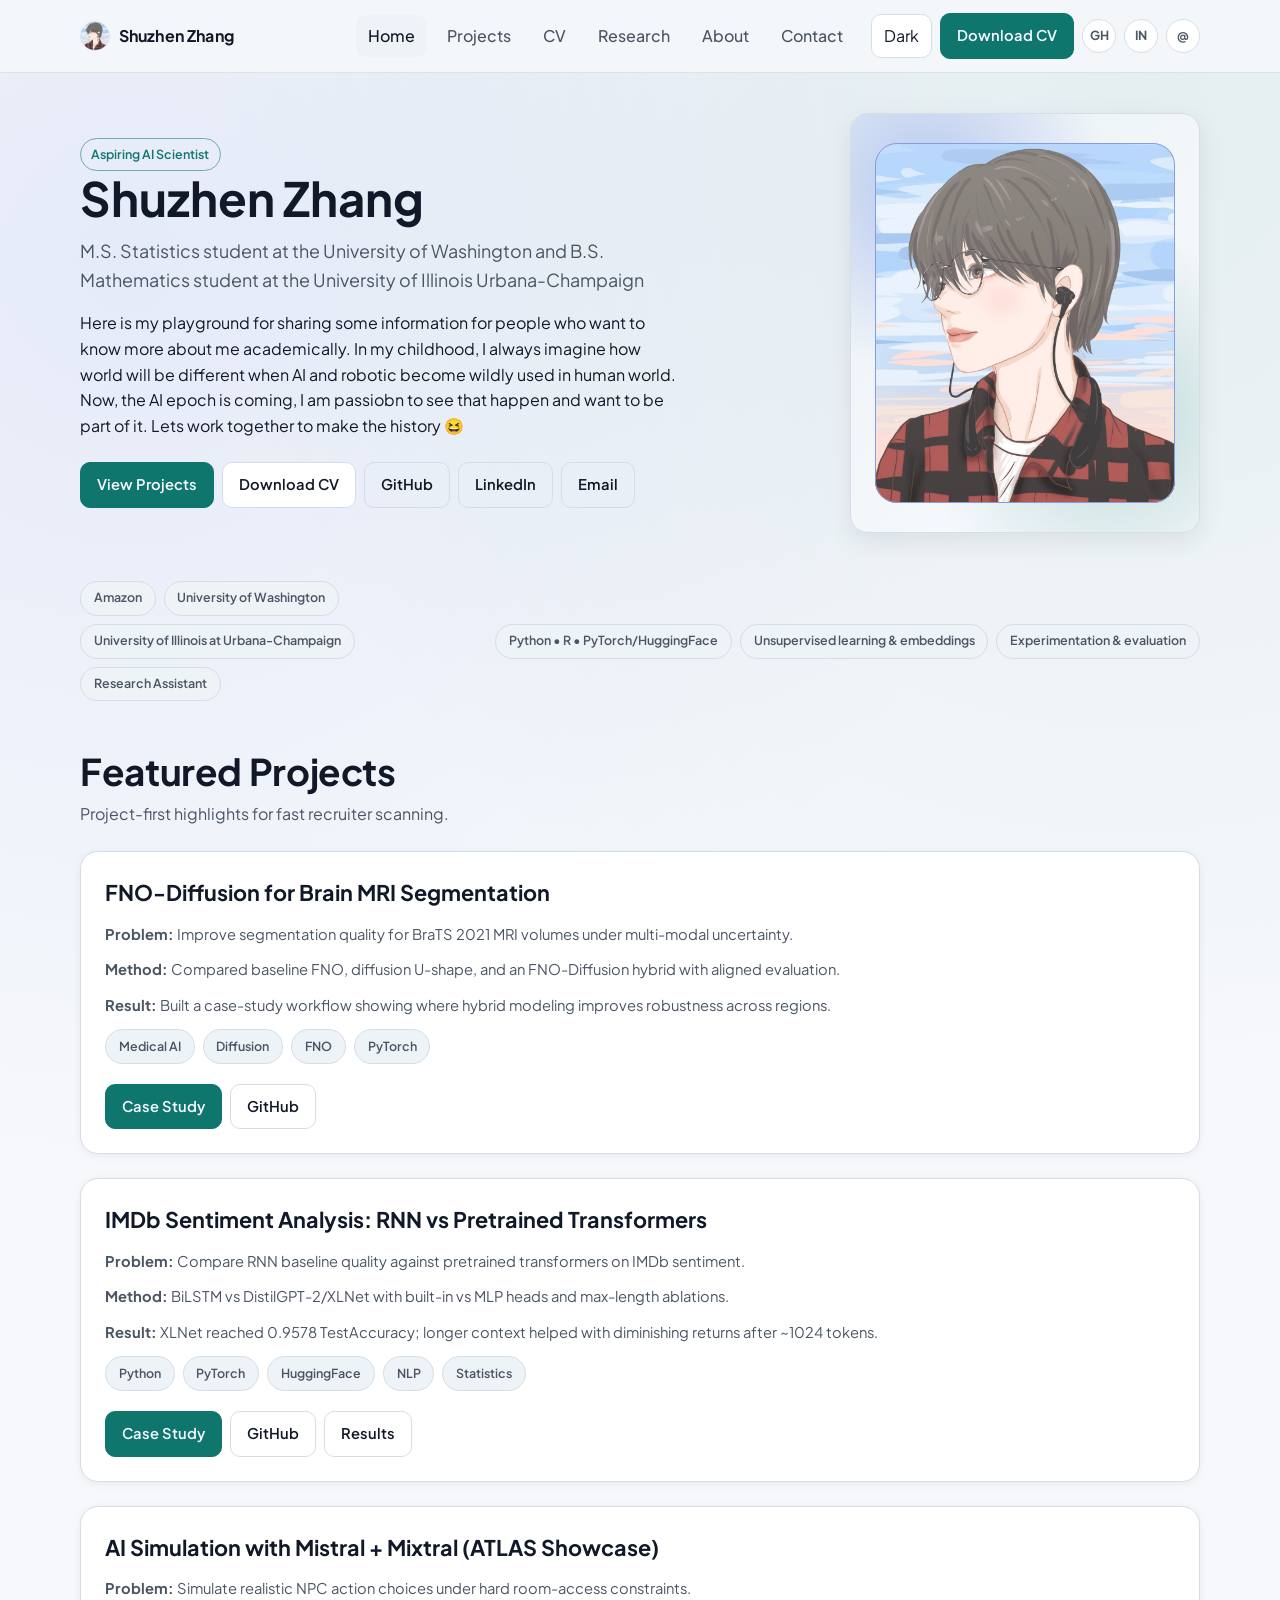
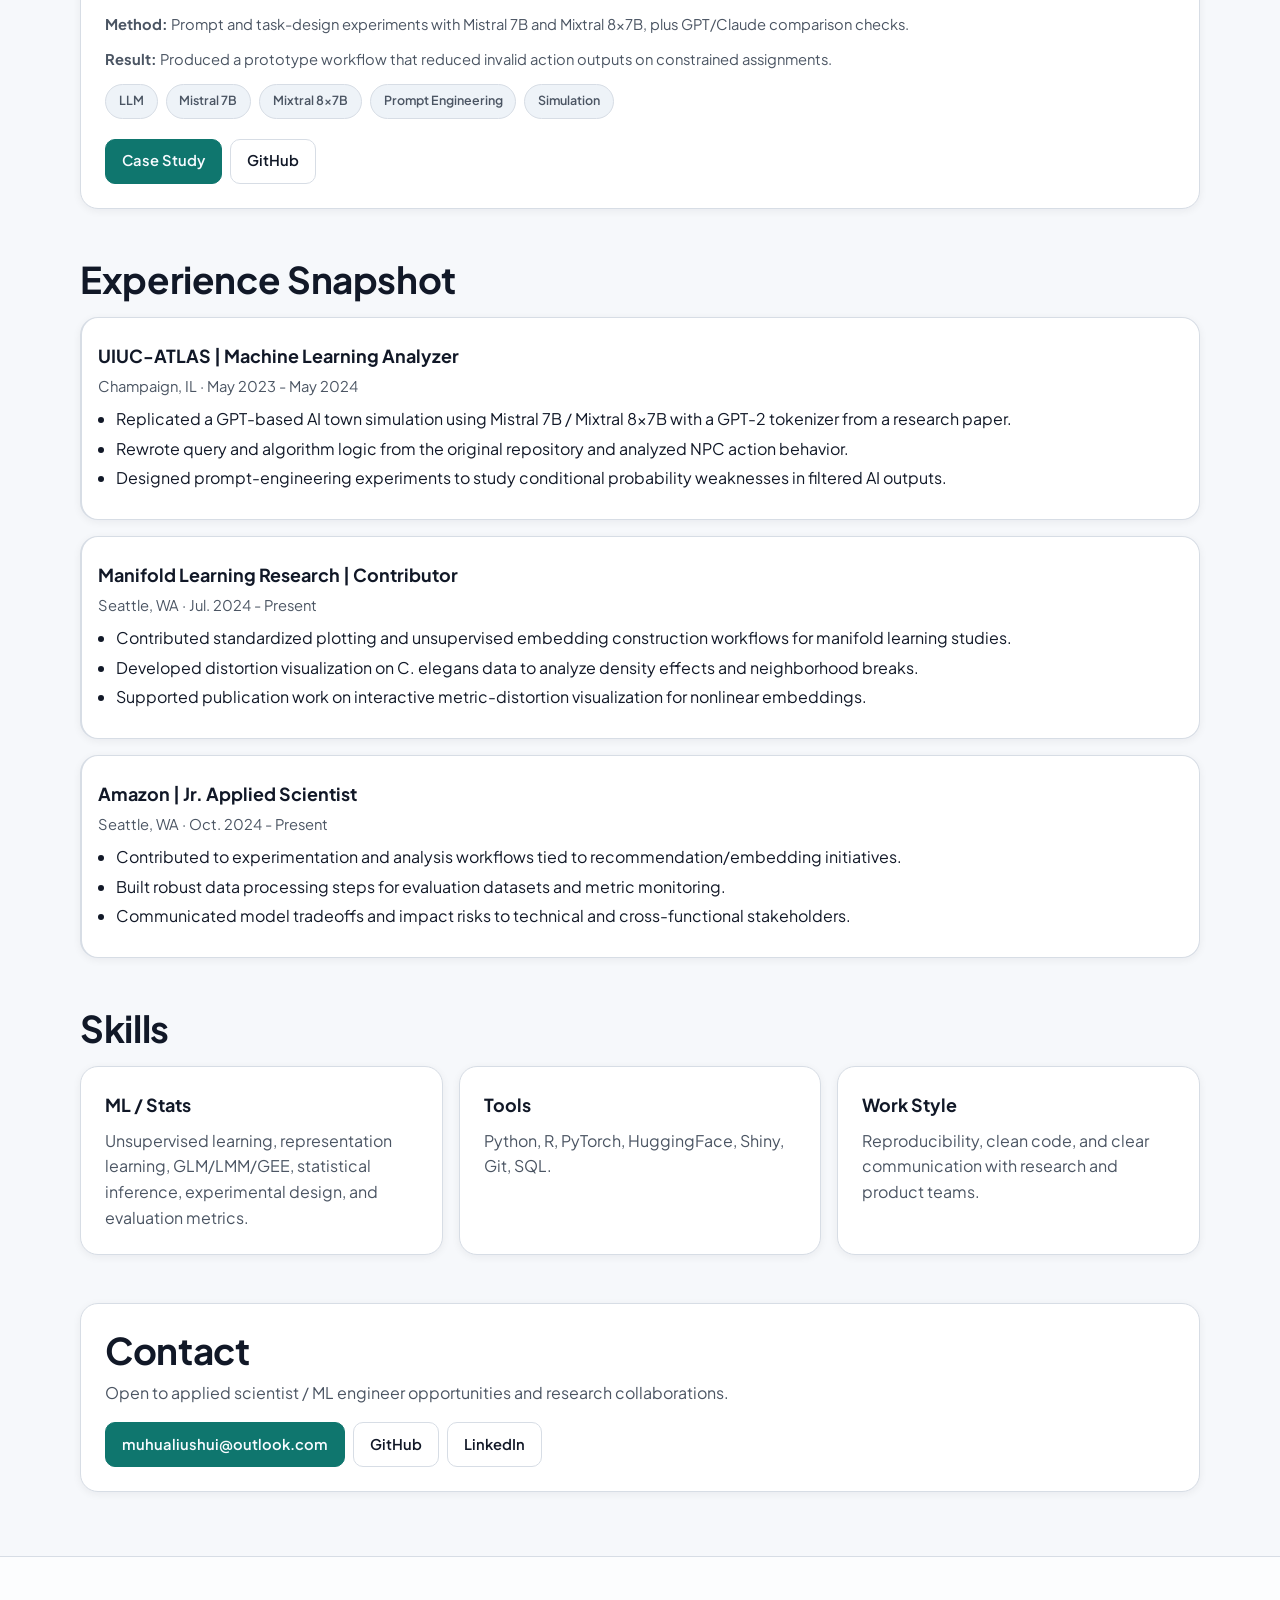
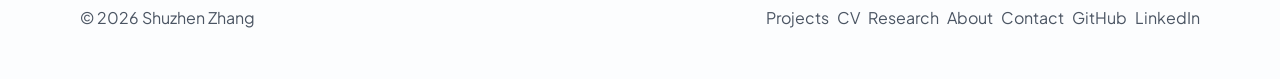
==== index.html @ baf42c6f "Initial website" ====
<!DOCTYPE html>
<html lang="en">
  <head>
    <meta charset="UTF-8" />
    <meta name="viewport" content="width=device-width, initial-scale=1.0" />
    <title>Home | ML / Applied Scientist Portfolio</title>
    <meta
      name="description"
      content="Portfolio of an M.S. Statistics student focused on practical machine learning, embeddings, and statistical modeling."
    />
    <meta name="theme-color" content="#f6f8fb" />
    <link rel="icon" href="favicon.svg" type="image/svg+xml" />
    <link rel="preconnect" href="https://fonts.googleapis.com" />
    <link rel="preconnect" href="https://fonts.gstatic.com" crossorigin />
    <link
      href="https://fonts.googleapis.com/css2?family=Plus+Jakarta+Sans:wght@400;500;600;700;800&display=swap"
      rel="stylesheet"
    />
    <link rel="stylesheet" href="styles.css" />
  </head>
  <body>
    <a class="skip-link" href="#main">Skip to content</a>
    <header class="site-header">
      <div class="container nav-wrap">
        <a class="brand" href="index.html"><img class="brand-avatar" src="assets/shared/images/profile-icon.jpg" alt="Shuzhen Zhang icon" width="30" height="30" decoding="async" />Shuzhen Zhang</a>
        <button class="nav-toggle" data-nav-toggle aria-expanded="false" aria-controls="site-nav">Menu</button>
        <nav id="site-nav" class="nav-menu" data-nav-menu>
          <div class="nav-links">
            <a class="nav-link active" href="index.html">Home</a>
            <a class="nav-link" href="projects/index.html">Projects</a>
            <a class="nav-link" href="cv.html">CV</a>
            <a class="nav-link" href="research.html">Research</a>
            <a class="nav-link" href="about.html">About</a>
            <a class="nav-link" href="contact.html">Contact</a>
          </div>
          <div class="nav-actions">
            <button class="theme-btn" type="button" data-theme-toggle aria-label="Switch to dark mode">Dark</button>
            <a class="btn btn-primary" href="assets/shared/documents/shuzhen-zhang-cv.pdf" download>Download CV</a>
            <div class="icon-links" aria-label="Social links">
              <a class="icon-link" href="https://github.com/muhualiushui" aria-label="GitHub">GH</a>
              <a class="icon-link" href="https://www.linkedin.com/in/shuzhen-zhang-ab4744265" aria-label="LinkedIn">IN</a>
              <a class="icon-link" href="mailto:muhualiushui@outlook.com" aria-label="Email">@</a>
            </div>
          </div>
        </nav>
      </div>
    </header>

    <main id="main" class="main">
      <div class="container">
        <section class="hero section fade-in">
          <div>
            <span class="badge">Aspiring AI Scientist</span>
            <h1>Shuzhen Zhang</h1>
            <p class="hero-titleline">
              M.S. Statistics student at the University of Washington and B.S. Mathematics student at the University of Illinois Urbana-Champaign
            </p>
            <p class="hero-value">
              Here is my playground for sharing some information for people who want to know more about me academically. 
              In my childhood, I always imagine how world will be different when AI and robotic become wildly used in human world. 
              Now, the AI epoch is coming, I am passiobn to see that happen and want to be part of it. 
              Lets work together to make the history 😆
            </p>
            <div class="btn-row">
              <a class="btn btn-primary" href="projects/index.html">View Projects</a>
              <a class="btn btn-secondary" href="assets/shared/documents/shuzhen-zhang-cv.pdf" download>Download CV</a>
              <a class="btn btn-ghost" href="https://github.com/muhualiushui">GitHub</a>
              <a class="btn btn-ghost" href="https://www.linkedin.com/in/shuzhen-zhang-ab4744265">LinkedIn</a>
              <a class="btn btn-ghost" href="mailto:muhualiushui@outlook.com">Email</a>
            </div>
          </div>
          <div class="hero-visual">
            <div class="abstract-graphic" role="img" aria-label="Portrait of Shuzhen Zhang in decorative frame">
              <img
                class="abstract-image"
                src="assets/shared/images/profile-icon.jpg"
                alt="Portrait of Shuzhen Zhang"
                width="1280"
                height="1280"
                fetchpriority="high"
                decoding="async"
              />
            </div>
          </div>
        </section>

        <section class="section strip fade-in">
          <div class="strip-items">
            <span class="strip-item">Amazon</span>
            <span class="strip-item">University of Washington</span>
            <span class="strip-item">University of Illinois at Urbana-Champaign</span>
            <span class="strip-item">Research Assistant</span>
          </div>
          <div class="chips">
            <span class="chip">Python • R • PyTorch/HuggingFace </span>
            <span class="chip">Unsupervised learning &amp; embeddings</span>
            <span class="chip">Experimentation &amp; evaluation</span>
          </div>
        </section>

        <section class="section fade-in" aria-labelledby="featured-projects">
          <h2 id="featured-projects" class="section-title">Featured Projects</h2>
          <p class="section-subtitle">Project-first highlights for fast recruiter scanning.</p>
          <div class="grid mt-6">
            <article class="card project-card">
              <h3>FNO-Diffusion for Brain MRI Segmentation</h3>
              <p class="project-line"><strong>Problem:</strong> Improve segmentation quality for BraTS 2021 MRI volumes under multi-modal uncertainty.</p>
              <p class="project-line"><strong>Method:</strong> Compared baseline FNO, diffusion U-shape, and an FNO-Diffusion hybrid with aligned evaluation.</p>
              <p class="project-line"><strong>Result:</strong> Built a case-study workflow showing where hybrid modeling improves robustness across regions.</p>
              <div class="chips">
                <span class="tag">Medical AI</span><span class="tag">Diffusion</span><span class="tag">FNO</span>
                <span class="tag">PyTorch</span>
              </div>
              <div class="project-actions">
                <a class="btn btn-primary" href="projects/fno-diffusion-brain-mri/index.html">Case Study</a>
                <a class="btn btn-secondary" href="https://github.com/muhualiushui/FNO_torch">GitHub</a>
              </div>
            </article>

            <article class="card project-card">
              <h3>IMDb Sentiment Analysis: RNN vs Pretrained Transformers</h3>
              <p class="project-line"><strong>Problem:</strong> Compare RNN baseline quality against pretrained transformers on IMDb sentiment.</p>
              <p class="project-line"><strong>Method:</strong> BiLSTM vs DistilGPT-2/XLNet with built-in vs MLP heads and max-length ablations.</p>
              <p class="project-line"><strong>Result:</strong> XLNet reached 0.9578 TestAccuracy; longer context helped with diminishing returns after ~1024 tokens.</p>
              <div class="chips">
                <span class="tag">Python</span><span class="tag">PyTorch</span><span class="tag">HuggingFace</span>
                <span class="tag">NLP</span><span class="tag">Statistics</span>
              </div>
              <div class="project-actions">
                <a class="btn btn-primary" href="projects/imdb-sentiment-analysis/index.html">Case Study</a>
                <a class="btn btn-secondary" href="https://github.com/muhualiushui/IMDb-Sentiment-by-LLM">GitHub</a>
                <a class="btn btn-ghost" href="projects/imdb-sentiment-analysis/index.html#imdb-results">Results</a>
              </div>
            </article>

            <article class="card project-card">
              <h3>AI Simulation with Mistral + Mixtral (ATLAS Showcase)</h3>
              <p class="project-line"><strong>Problem:</strong> Simulate realistic NPC action choices under hard room-access constraints.</p>
              <p class="project-line"><strong>Method:</strong> Prompt and task-design experiments with Mistral 7B and Mixtral 8x7B, plus GPT/Claude comparison checks.</p>
              <p class="project-line"><strong>Result:</strong> Produced a prototype workflow that reduced invalid action outputs on constrained assignments.</p>
              <div class="chips">
                <span class="tag">LLM</span><span class="tag">Mistral 7B</span><span class="tag">Mixtral 8x7B</span>
                <span class="tag">Prompt Engineering</span><span class="tag">Simulation</span>
              </div>
              <div class="project-actions">
                <a class="btn btn-primary" href="projects/atlas-agent-simulation/index.html">Case Study</a>
                <a class="btn btn-secondary" href="https://github.com/muhualiushui/AI_Simulation_Mixtral">GitHub</a>
              </div>
            </article>
          </div>
        </section>

        <section class="section fade-in" aria-labelledby="experience">
          <h2 id="experience" class="section-title">Experience Snapshot</h2>
          <div class="timeline mt-4">
            <article class="timeline-item card">
              <h3>UIUC-ATLAS | Machine Learning Analyzer</h3>
              <p class="timeline-meta">Champaign, IL · May 2023 - May 2024</p>
              <ul>
                <li>Replicated a GPT-based AI town simulation using Mistral 7B / Mixtral 8x7B with a GPT-2 tokenizer from a research paper.</li>
                <li>Rewrote query and algorithm logic from the original repository and analyzed NPC action behavior.</li>
                <li>Designed prompt-engineering experiments to study conditional probability weaknesses in filtered AI outputs.</li>
              </ul>
            </article>

            <article class="timeline-item card">
              <h3>Manifold Learning Research | Contributor</h3>
              <p class="timeline-meta">Seattle, WA · Jul. 2024 - Present</p>
              <ul>
                <li>Contributed standardized plotting and unsupervised embedding construction workflows for manifold learning studies.</li>
                <li>Developed distortion visualization on C. elegans data to analyze density effects and neighborhood breaks.</li>
                <li>Supported publication work on interactive metric-distortion visualization for nonlinear embeddings.</li>
              </ul>
            </article>

            <article class="timeline-item card">
              <h3>Amazon | Jr. Applied Scientist</h3>
              <p class="timeline-meta">Seattle, WA · Oct. 2024 - Present</p>
              <ul>
                <li>Contributed to experimentation and analysis workflows tied to recommendation/embedding initiatives.</li>
                <li>Built robust data processing steps for evaluation datasets and metric monitoring.</li>
                <li>Communicated model tradeoffs and impact risks to technical and cross-functional stakeholders.</li>
              </ul>
            </article>
          </div>
        </section>

        <section class="section fade-in" aria-labelledby="skills">
          <h2 id="skills" class="section-title">Skills</h2>
          <div class="skill-grid mt-4">
            <article class="card skill-group">
              <h3>ML / Stats</h3>
              <p class="skill-list">
                Unsupervised learning, representation learning, GLM/LMM/GEE, statistical inference, experimental design,
                and evaluation metrics.
              </p>
            </article>
            <article class="card skill-group">
              <h3>Tools</h3>
              <p class="skill-list">Python, R, PyTorch, HuggingFace, Shiny, Git, SQL.</p>
            </article>
            <article class="card skill-group">
              <h3>Work Style</h3>
              <p class="skill-list">Reproducibility, clean code, and clear communication with research and product teams.</p>
            </article>
          </div>
        </section>

        <section class="section fade-in card" aria-labelledby="contact">
          <h2 id="contact" class="section-title">Contact</h2>
          <p class="section-subtitle">
            Open to applied scientist / ML engineer opportunities and research collaborations.
          </p>
          <div class="btn-row mt-4">
            <a class="btn btn-primary" href="mailto:muhualiushui@outlook.com">muhualiushui@outlook.com</a>
            <a class="btn btn-secondary" href="https://github.com/muhualiushui">GitHub</a>
            <a class="btn btn-secondary" href="https://www.linkedin.com/in/shuzhen-zhang-ab4744265">LinkedIn</a>
          </div>
        </section>
      </div>
    </main>

    <footer class="footer">
      <div class="container footer-wrap">
        <p>© <span data-current-year>2026</span> Shuzhen Zhang</p>
        <div class="btn-row">
          <a href="projects/index.html">Projects</a>
          <a href="cv.html">CV</a>
          <a href="research.html">Research</a>
          <a href="about.html">About</a>
          <a href="contact.html">Contact</a>
          <a href="https://github.com/muhualiushui">GitHub</a>
          <a href="https://www.linkedin.com/in/shuzhen-zhang-ab4744265">LinkedIn</a>
        </div>
      </div>
    </footer>

    <script src="script.js"></script>
  </body>
</html>
---- styles.css ----
:root {
  color-scheme: light;
  --bg: #f6f8fb;
  --surface: #ffffff;
  --surface-alt: #eef3f8;
  --text: #111827;
  --muted: #4b5563;
  --border: #d7dde5;
  --primary: #0f766e;
  --primary-strong: #115e59;
  --accent: #1d4ed8;
  --success: #0f766e;
  --shadow-sm: 0 2px 8px rgba(15, 23, 42, 0.06);
  --shadow-md: 0 8px 24px rgba(15, 23, 42, 0.08);
  --radius-sm: 10px;
  --radius-md: 14px;
  --radius-lg: 18px;

  --space-1: 0.25rem;
  --space-2: 0.5rem;
  --space-3: 0.75rem;
  --space-4: 1rem;
  --space-5: 1.25rem;
  --space-6: 1.5rem;
  --space-8: 2rem;
  --space-10: 2.5rem;
  --space-12: 3rem;
  --space-16: 4rem;

  --text-xs: 0.78rem;
  --text-sm: 0.92rem;
  --text-md: 1rem;
  --text-lg: 1.12rem;
  --text-xl: 1.35rem;
  --text-2xl: clamp(1.65rem, 4.6vw, 2.3rem);
  --text-3xl: clamp(2rem, 6vw, 2.95rem);

  --container: 1120px;
}

:root[data-theme='dark'] {
  color-scheme: dark;
  --bg: #0b1220;
  --surface: #131d2e;
  --surface-alt: #1a2638;
  --text: #e5ebf5;
  --muted: #afbdd3;
  --border: #2e3f57;
  --primary: #2dd4bf;
  --primary-strong: #5eead4;
  --accent: #60a5fa;
  --success: #14b8a6;
  --shadow-sm: 0 2px 12px rgba(2, 6, 23, 0.35);
  --shadow-md: 0 14px 30px rgba(2, 6, 23, 0.4);
}

@media (prefers-color-scheme: dark) {
  :root:not([data-theme='light']) {
    color-scheme: dark;
    --bg: #0b1220;
    --surface: #131d2e;
    --surface-alt: #1a2638;
    --text: #e5ebf5;
    --muted: #afbdd3;
    --border: #2e3f57;
    --primary: #2dd4bf;
    --primary-strong: #5eead4;
    --accent: #60a5fa;
    --success: #14b8a6;
    --shadow-sm: 0 2px 12px rgba(2, 6, 23, 0.35);
    --shadow-md: 0 14px 30px rgba(2, 6, 23, 0.4);
  }
}

* {
  box-sizing: border-box;
}

html,
body {
  margin: 0;
  padding: 0;
}

html {
  scroll-behavior: smooth;
}

body {
  font-family: 'Plus Jakarta Sans', 'Segoe UI', sans-serif;
  background: radial-gradient(circle at 10% 8%, rgba(29, 78, 216, 0.08), transparent 28%),
    radial-gradient(circle at 88% 4%, rgba(15, 118, 110, 0.08), transparent 28%),
    var(--bg);
  color: var(--text);
  line-height: 1.6;
  font-size: var(--text-md);
  min-height: 100vh;
  text-rendering: optimizeLegibility;
}

a {
  color: inherit;
  text-decoration: none;
}

img,
video,
object {
  display: block;
  max-width: 100%;
}

a:focus-visible,
button:focus-visible,
input:focus-visible,
select:focus-visible {
  outline: 3px solid var(--accent);
  outline-offset: 2px;
}

.container {
  width: min(92%, var(--container));
  margin: 0 auto;
}

.skip-link {
  position: absolute;
  left: -999px;
  top: auto;
}

.skip-link:focus {
  left: 1rem;
  top: 1rem;
  background: var(--surface);
  padding: var(--space-2) var(--space-4);
  border-radius: var(--radius-sm);
  border: 1px solid var(--border);
  z-index: 1000;
}

.site-header {
  position: sticky;
  top: 0;
  z-index: 60;
  backdrop-filter: blur(10px);
  background: color-mix(in srgb, var(--bg) 86%, transparent);
  border-bottom: 1px solid color-mix(in srgb, var(--border) 75%, transparent);
}

.nav-wrap {
  display: flex;
  align-items: center;
  justify-content: space-between;
  min-height: 72px;
  gap: var(--space-4);
}

.brand {
  display: inline-flex;
  align-items: center;
  gap: 0.55rem;
  font-weight: 700;
  letter-spacing: 0.01em;
}

.brand-avatar {
  width: 30px;
  height: 30px;
  border-radius: 999px;
  object-fit: cover;
  border: 1px solid var(--border);
}

.nav-toggle {
  border: 1px solid var(--border);
  border-radius: var(--radius-sm);
  background: var(--surface);
  color: var(--text);
  padding: var(--space-2) var(--space-3);
}

.nav-menu {
  display: none;
  width: 100%;
  position: absolute;
  left: 0;
  top: 72px;
  background: var(--surface);
  border-bottom: 1px solid var(--border);
}

.nav-menu.open {
  display: block;
}

.nav-links,
.nav-actions {
  display: flex;
  flex-direction: column;
  gap: var(--space-2);
  padding: var(--space-4) var(--space-4) var(--space-6);
}

.nav-link {
  padding: var(--space-2) var(--space-3);
  border-radius: var(--radius-sm);
  color: var(--muted);
  font-weight: 500;
}

.nav-link.active,
.nav-link:hover {
  background: var(--surface-alt);
  color: var(--text);
}

.icon-links {
  display: flex;
  gap: var(--space-2);
}

.icon-link {
  border: 1px solid var(--border);
  border-radius: 999px;
  width: 34px;
  height: 34px;
  display: inline-flex;
  align-items: center;
  justify-content: center;
  font-size: var(--text-xs);
  font-weight: 700;
  color: var(--muted);
  background: var(--surface);
}

.icon-link:hover {
  color: var(--text);
  border-color: var(--accent);
}

.theme-btn,
.btn {
  border-radius: var(--radius-sm);
  border: 1px solid var(--border);
  background: var(--surface);
  color: var(--text);
  cursor: pointer;
  font: inherit;
}

.theme-btn {
  padding: var(--space-2) var(--space-3);
}

.btn {
  display: inline-flex;
  align-items: center;
  justify-content: center;
  padding: 0.62rem 1rem;
  font-weight: 600;
  font-size: var(--text-sm);
  transition: transform 0.2s ease, box-shadow 0.2s ease, background 0.2s ease;
}

.btn:hover {
  transform: translateY(-1px);
  box-shadow: var(--shadow-sm);
}

.btn-primary {
  background: var(--primary);
  border-color: var(--primary);
  color: #f8fbff;
}

.btn-primary:hover {
  background: var(--primary-strong);
}

.btn-secondary {
  background: var(--surface);
  border-color: var(--border);
}

.btn-ghost {
  background: transparent;
}

.main {
  padding: var(--space-10) 0 var(--space-16);
}

.section {
  margin-top: var(--space-12);
}

.section:first-child {
  margin-top: 0;
}

.section-title {
  margin: 0;
  font-size: var(--text-2xl);
  line-height: 1.2;
  letter-spacing: -0.01em;
}

.section-subtitle {
  margin-top: var(--space-2);
  color: var(--muted);
  max-width: 70ch;
}

.grid {
  display: grid;
  gap: var(--space-6);
}

.mt-0 {
  margin-top: 0;
}

.mt-3 {
  margin-top: var(--space-3);
}

.mt-4 {
  margin-top: var(--space-4);
}

.mt-6 {
  margin-top: var(--space-6);
}

.mb-2 {
  margin-bottom: var(--space-2);
}

.gap-4 {
  gap: var(--space-4);
}

.card {
  background: var(--surface);
  border: 1px solid var(--border);
  border-radius: var(--radius-lg);
  box-shadow: var(--shadow-sm);
  padding: var(--space-6);
}

.hero {
  display: grid;
  gap: var(--space-8);
}

.badge {
  display: inline-flex;
  align-items: center;
  gap: 0.4rem;
  font-size: var(--text-xs);
  border: 1px solid color-mix(in srgb, var(--success) 50%, var(--border));
  color: var(--success);
  border-radius: 999px;
  padding: 0.35rem 0.65rem;
  font-weight: 600;
}

.hero h1 {
  margin: 0;
  font-size: var(--text-3xl);
  line-height: 1.14;
}

.hero-titleline {
  margin: var(--space-3) 0 0;
  color: var(--muted);
  font-size: var(--text-lg);
}

.hero-value {
  margin: var(--space-4) 0 var(--space-6);
  max-width: 62ch;
}

.btn-row {
  display: flex;
  flex-wrap: wrap;
  gap: var(--space-2);
}

.abstract-graphic {
  width: 100%;
  max-width: 350px;
  aspect-ratio: 5 / 6;
  border-radius: var(--radius-lg);
  border: 1px solid var(--border);
  background:
    radial-gradient(circle at 22% 18%, color-mix(in srgb, var(--accent) 26%, transparent) 0%, transparent 42%),
    radial-gradient(circle at 76% 74%, color-mix(in srgb, var(--primary) 24%, transparent) 0%, transparent 48%),
    linear-gradient(135deg, color-mix(in srgb, var(--surface-alt) 70%, transparent), color-mix(in srgb, var(--surface) 76%, transparent));
  box-shadow: var(--shadow-md);
  position: relative;
  overflow: hidden;
}

.abstract-image {
  position: absolute;
  inset: 7% 7%;
  width: 86%;
  height: 86%;
  object-fit: cover;
  object-position: 52% 26%;
  border-radius: 22px;
  z-index: 1;
}

.hero-visual {
  display: grid;
  gap: var(--space-3);
  justify-items: center;
}

.avatar-card {
  background: var(--surface);
  border: 1px solid var(--border);
  border-radius: var(--radius-lg);
  padding: var(--space-4);
  box-shadow: var(--shadow-sm);
}

.avatar-image {
  width: 100%;
  max-width: 380px;
  aspect-ratio: 1 / 1;
  border-radius: 16px;
  object-fit: cover;
  border: 1px solid var(--border);
  display: block;
  margin: 0 auto;
}

.hero-main-image {
  width: 100%;
  max-width: 520px;
  aspect-ratio: 1 / 1;
  object-fit: cover;
  border-radius: var(--radius-lg);
  border: 1px solid var(--border);
  box-shadow: var(--shadow-md);
  justify-self: center;
}

.abstract-graphic::after {
  content: '';
  position: absolute;
  inset: 7% 7%;
  border-radius: 22px;
  border: 1px solid color-mix(in srgb, var(--accent) 45%, var(--border));
  background: linear-gradient(
    180deg,
    color-mix(in srgb, var(--surface) 18%, transparent) 0%,
    color-mix(in srgb, var(--surface) 4%, transparent) 62%,
    transparent 100%
  );
  z-index: 2;
  pointer-events: none;
}

.strip {
  display: grid;
  gap: var(--space-4);
}

.strip-items,
.chips {
  display: flex;
  flex-wrap: wrap;
  gap: var(--space-2);
}

.strip-item,
.chip,
.tag {
  border: 1px solid var(--border);
  background: var(--surface-alt);
  border-radius: 999px;
  padding: 0.4rem 0.8rem;
  font-size: var(--text-xs);
  color: var(--muted);
  font-weight: 600;
}

.project-card {
  display: grid;
  gap: var(--space-3);
}

.project-card h3 {
  margin: 0;
  font-size: var(--text-xl);
}

.project-line {
  margin: 0;
  color: var(--muted);
  font-size: var(--text-sm);
}

.project-actions {
  display: flex;
  gap: var(--space-2);
  flex-wrap: wrap;
  margin-top: var(--space-2);
}

.timeline {
  display: grid;
  gap: var(--space-4);
}

.timeline-item {
  border-left: 2px solid var(--border);
  padding-left: var(--space-4);
}

.timeline-item h3 {
  margin: 0;
  font-size: var(--text-lg);
}

.timeline-meta {
  color: var(--muted);
  margin: var(--space-1) 0 var(--space-2);
  font-size: var(--text-sm);
}

.timeline ul {
  margin: 0;
  padding-left: 1.1rem;
}

.timeline li {
  margin-bottom: var(--space-1);
}

.skill-grid {
  display: grid;
  gap: var(--space-4);
}

.skill-group h3 {
  margin-top: 0;
  margin-bottom: var(--space-2);
  font-size: var(--text-lg);
}

.skill-list {
  color: var(--muted);
  margin: 0;
}

.filter-bar {
  display: grid;
  gap: var(--space-4);
}

.chip-btn {
  border: 1px solid var(--border);
  background: var(--surface);
  color: var(--muted);
  border-radius: 999px;
  padding: 0.4rem 0.8rem;
  font-size: var(--text-xs);
  font-weight: 700;
  cursor: pointer;
}

.chip-btn.active,
.chip-btn:hover {
  color: var(--text);
  border-color: var(--accent);
  background: color-mix(in srgb, var(--accent) 9%, var(--surface));
}

.select {
  padding: 0.55rem 0.8rem;
  border-radius: var(--radius-sm);
  border: 1px solid var(--border);
  background: var(--surface);
  color: var(--text);
}

.projects-grid {
  display: grid;
  gap: var(--space-4);
}

.case-layout {
  display: grid;
  gap: var(--space-6);
}

.case-sidebar {
  position: relative;
  align-self: start;
}

.case-sidebar .card {
  position: sticky;
  top: 96px;
}

.case-section {
  scroll-margin-top: 96px;
}

.data-table {
  width: 100%;
  border-collapse: collapse;
  font-size: var(--text-sm);
}

.data-table th,
.data-table td {
  border: 1px solid var(--border);
  padding: 0.65rem;
  text-align: left;
}

.data-table th {
  background: var(--surface-alt);
}

.chart {
  display: grid;
  gap: var(--space-2);
  margin-top: var(--space-4);
}

.bar {
  border-radius: 999px;
  background: color-mix(in srgb, var(--accent) 18%, var(--surface-alt));
  height: 14px;
  position: relative;
  overflow: hidden;
}

.bar > span {
  position: absolute;
  left: 0;
  top: 0;
  bottom: 0;
  border-radius: 999px;
  background: linear-gradient(90deg, var(--primary), var(--accent));
}

.kv {
  margin: 0;
  color: var(--muted);
}

.cv-embed {
  width: 100%;
  min-height: 540px;
  border: 1px solid var(--border);
  border-radius: var(--radius-md);
  background: var(--surface-alt);
}

.footer {
  border-top: 1px solid var(--border);
  padding: var(--space-8) 0;
  background: color-mix(in srgb, var(--surface) 70%, transparent);
}

.footer-wrap {
  display: flex;
  flex-direction: column;
  gap: var(--space-3);
  color: var(--muted);
}

.fade-in {
  opacity: 0;
  transform: translateY(8px);
  transition: opacity 0.5s ease, transform 0.5s ease;
}

.fade-in.visible {
  opacity: 1;
  transform: translateY(0);
}

@media (prefers-reduced-motion: reduce) {
  html {
    scroll-behavior: auto;
  }

  *,
  *::before,
  *::after {
    animation-duration: 0.01ms !important;
    animation-iteration-count: 1 !important;
    transition-duration: 0.01ms !important;
  }

  .fade-in {
    opacity: 1;
    transform: none;
  }
}

@media (min-width: 860px) {
  .nav-toggle {
    display: none;
  }

  .nav-menu {
    display: flex;
    align-items: center;
    justify-content: space-between;
    width: auto;
    position: static;
    background: transparent;
    border: 0;
    gap: var(--space-4);
  }

  .nav-links,
  .nav-actions {
    flex-direction: row;
    align-items: center;
    padding: 0;
    gap: var(--space-2);
  }

  .hero {
    grid-template-columns: 1.1fr 0.9fr;
    align-items: center;
  }

  .hero-visual {
    justify-items: end;
  }

  .abstract-graphic {
    max-width: 350px;
  }

  .strip {
    grid-template-columns: 1fr auto;
    align-items: center;
  }

  .projects-grid {
    grid-template-columns: repeat(2, minmax(0, 1fr));
  }

  .skill-grid {
    grid-template-columns: repeat(3, minmax(0, 1fr));
  }

  .filter-bar {
    grid-template-columns: 1fr auto;
    align-items: center;
  }

  .case-layout {
    grid-template-columns: 1.7fr 0.8fr;
  }

  .footer-wrap {
    flex-direction: row;
    align-items: center;
    justify-content: space-between;
  }
}
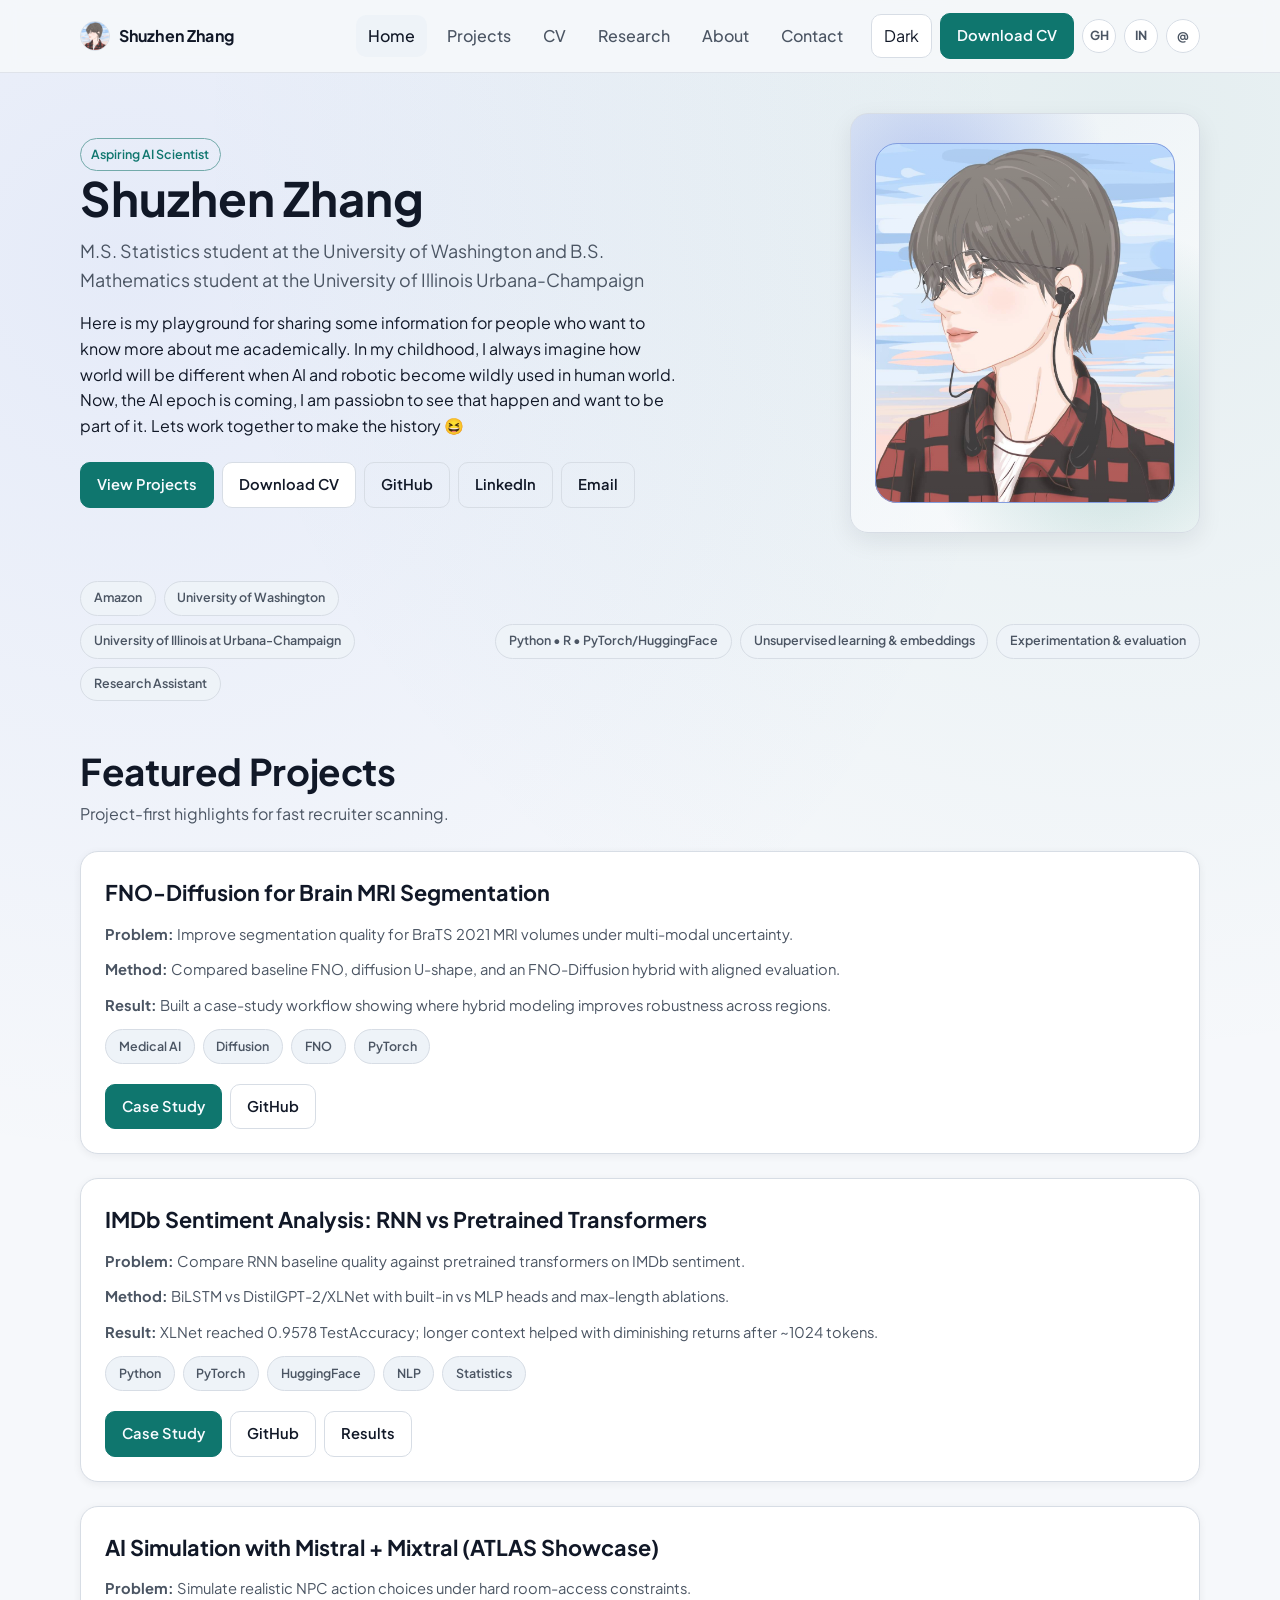
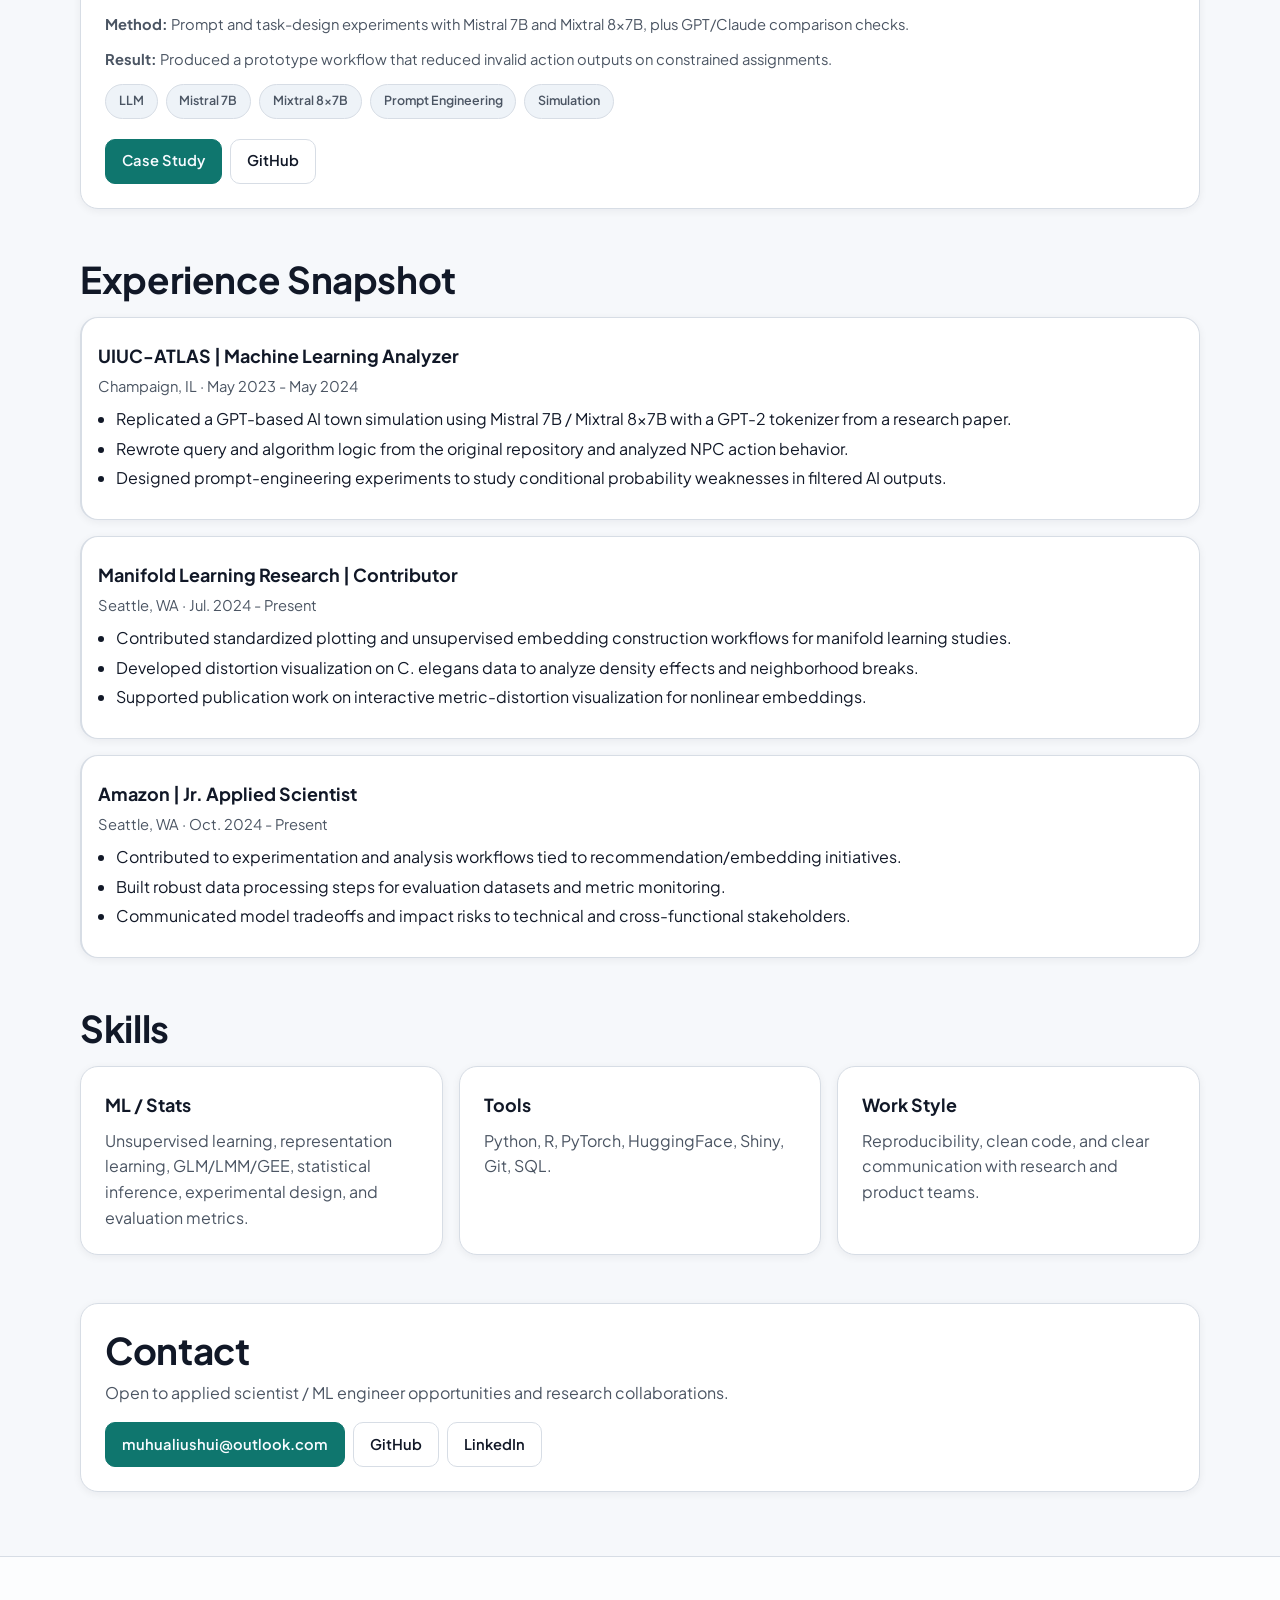
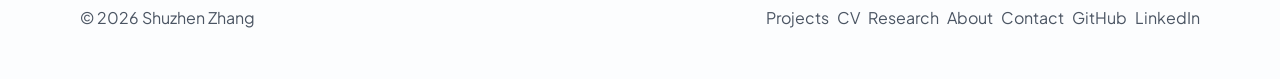
==== commit 90bae6f1: "changed icon" ====
--- a/index.html
+++ b/index.html
@@ -9,7 +9,9 @@
       content="Portfolio of an M.S. Statistics student focused on practical machine learning, embeddings, and statistical modeling."
     />
     <meta name="theme-color" content="#f6f8fb" />
-    <link rel="icon" href="favicon.svg" type="image/svg+xml" />
+    <link rel="icon" href="site-icon-32.png" sizes="32x32" type="image/png" />
+    <link rel="icon" href="site-icon-192.png" sizes="192x192" type="image/png" />
+    <link rel="apple-touch-icon" href="apple-touch-icon-180.png" sizes="180x180" />
     <link rel="preconnect" href="https://fonts.googleapis.com" />
     <link rel="preconnect" href="https://fonts.gstatic.com" crossorigin />
     <link
--- a/styles.css
+++ b/styles.css
@@ -188,6 +188,8 @@
   top: 72px;
   background: var(--surface);
   border-bottom: 1px solid var(--border);
+  max-height: calc(100dvh - 72px);
+  overflow-y: auto;
 }
 
 .nav-menu.open {
@@ -668,6 +670,10 @@
   background: var(--surface-alt);
 }
 
+.cv-mobile-card {
+  display: none;
+}
+
 .footer {
   border-top: 1px solid var(--border);
   padding: var(--space-8) 0;
@@ -708,6 +714,38 @@
   .fade-in {
     opacity: 1;
     transform: none;
+  }
+}
+
+@media (max-width: 720px) {
+  .main {
+    padding: var(--space-8) 0 var(--space-12);
+  }
+
+  .section {
+    margin-top: var(--space-10);
+  }
+
+  .card {
+    padding: var(--space-5);
+  }
+
+  .footer-wrap {
+    gap: var(--space-2);
+  }
+
+  .cv-embed {
+    display: none;
+  }
+
+  .cv-mobile-card {
+    display: grid;
+    gap: var(--space-3);
+  }
+
+  .cv-mobile-card p {
+    margin: 0;
+    color: var(--muted);
   }
 }
 
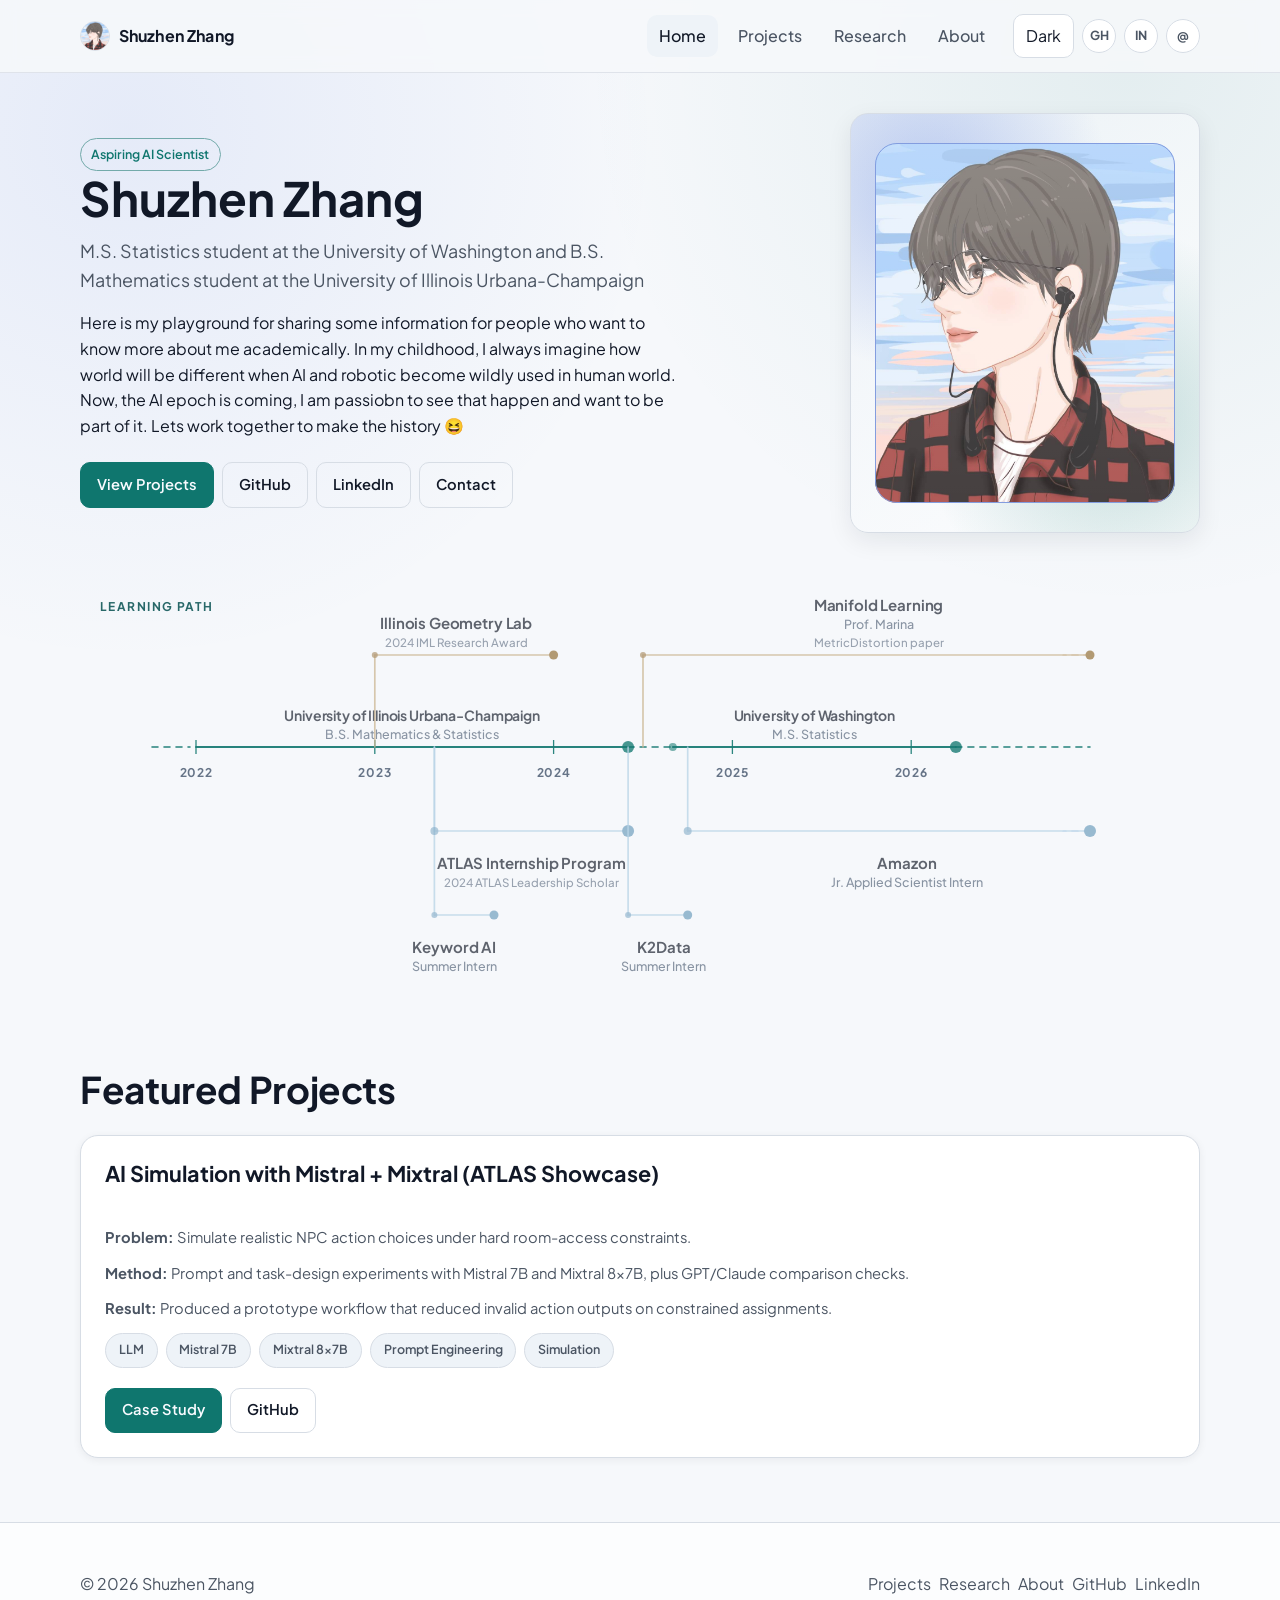
==== commit e8c4eb07: "add personal path" ====
--- a/index.html
+++ b/index.html
@@ -9,9 +9,10 @@
       content="Portfolio of an M.S. Statistics student focused on practical machine learning, embeddings, and statistical modeling."
     />
     <meta name="theme-color" content="#f6f8fb" />
-    <link rel="icon" href="site-icon-32.png" sizes="32x32" type="image/png" />
-    <link rel="icon" href="site-icon-192.png" sizes="192x192" type="image/png" />
-    <link rel="apple-touch-icon" href="apple-touch-icon-180.png" sizes="180x180" />
+    <link rel="shortcut icon" href="favicon.ico?v=20260301c" />
+    <link rel="icon" href="site-icon-32.png?v=20260301c" sizes="32x32" type="image/png" />
+    <link rel="icon" href="site-icon-192.png?v=20260301c" sizes="192x192" type="image/png" />
+    <link rel="apple-touch-icon" href="apple-touch-icon-180.png?v=20260301c" sizes="180x180" />
     <link rel="preconnect" href="https://fonts.googleapis.com" />
     <link rel="preconnect" href="https://fonts.gstatic.com" crossorigin />
     <link
@@ -30,18 +31,15 @@
           <div class="nav-links">
             <a class="nav-link active" href="index.html">Home</a>
             <a class="nav-link" href="projects/index.html">Projects</a>
-            <a class="nav-link" href="cv.html">CV</a>
             <a class="nav-link" href="research.html">Research</a>
             <a class="nav-link" href="about.html">About</a>
-            <a class="nav-link" href="contact.html">Contact</a>
           </div>
           <div class="nav-actions">
             <button class="theme-btn" type="button" data-theme-toggle aria-label="Switch to dark mode">Dark</button>
-            <a class="btn btn-primary" href="assets/shared/documents/shuzhen-zhang-cv.pdf" download>Download CV</a>
             <div class="icon-links" aria-label="Social links">
               <a class="icon-link" href="https://github.com/muhualiushui" aria-label="GitHub">GH</a>
               <a class="icon-link" href="https://www.linkedin.com/in/shuzhen-zhang-ab4744265" aria-label="LinkedIn">IN</a>
-              <a class="icon-link" href="mailto:muhualiushui@outlook.com" aria-label="Email">@</a>
+              <a class="icon-link" href="about.html#contact" aria-label="Contact">@</a>
             </div>
           </div>
         </nav>
@@ -65,10 +63,9 @@
             </p>
             <div class="btn-row">
               <a class="btn btn-primary" href="projects/index.html">View Projects</a>
-              <a class="btn btn-secondary" href="assets/shared/documents/shuzhen-zhang-cv.pdf" download>Download CV</a>
               <a class="btn btn-ghost" href="https://github.com/muhualiushui">GitHub</a>
               <a class="btn btn-ghost" href="https://www.linkedin.com/in/shuzhen-zhang-ab4744265">LinkedIn</a>
-              <a class="btn btn-ghost" href="mailto:muhualiushui@outlook.com">Email</a>
+              <a class="btn btn-ghost" href="about.html#contact">Contact</a>
             </div>
           </div>
           <div class="hero-visual">
@@ -86,55 +83,19 @@
           </div>
         </section>
 
-        <section class="section strip fade-in">
-          <div class="strip-items">
-            <span class="strip-item">Amazon</span>
-            <span class="strip-item">University of Washington</span>
-            <span class="strip-item">University of Illinois at Urbana-Champaign</span>
-            <span class="strip-item">Research Assistant</span>
-          </div>
-          <div class="chips">
-            <span class="chip">Python • R • PyTorch/HuggingFace </span>
-            <span class="chip">Unsupervised learning &amp; embeddings</span>
-            <span class="chip">Experimentation &amp; evaluation</span>
+        <section class="section journey fade-in" aria-label="Journey timeline">
+          <div class="journey-shell" data-journey-timeline="homepage">
+            <noscript>
+              <p class="journey-noscript">
+                Enable JavaScript to view the interactive journey timeline.
+              </p>
+            </noscript>
           </div>
         </section>
 
         <section class="section fade-in" aria-labelledby="featured-projects">
           <h2 id="featured-projects" class="section-title">Featured Projects</h2>
-          <p class="section-subtitle">Project-first highlights for fast recruiter scanning.</p>
           <div class="grid mt-6">
-            <article class="card project-card">
-              <h3>FNO-Diffusion for Brain MRI Segmentation</h3>
-              <p class="project-line"><strong>Problem:</strong> Improve segmentation quality for BraTS 2021 MRI volumes under multi-modal uncertainty.</p>
-              <p class="project-line"><strong>Method:</strong> Compared baseline FNO, diffusion U-shape, and an FNO-Diffusion hybrid with aligned evaluation.</p>
-              <p class="project-line"><strong>Result:</strong> Built a case-study workflow showing where hybrid modeling improves robustness across regions.</p>
-              <div class="chips">
-                <span class="tag">Medical AI</span><span class="tag">Diffusion</span><span class="tag">FNO</span>
-                <span class="tag">PyTorch</span>
-              </div>
-              <div class="project-actions">
-                <a class="btn btn-primary" href="projects/fno-diffusion-brain-mri/index.html">Case Study</a>
-                <a class="btn btn-secondary" href="https://github.com/muhualiushui/FNO_torch">GitHub</a>
-              </div>
-            </article>
-
-            <article class="card project-card">
-              <h3>IMDb Sentiment Analysis: RNN vs Pretrained Transformers</h3>
-              <p class="project-line"><strong>Problem:</strong> Compare RNN baseline quality against pretrained transformers on IMDb sentiment.</p>
-              <p class="project-line"><strong>Method:</strong> BiLSTM vs DistilGPT-2/XLNet with built-in vs MLP heads and max-length ablations.</p>
-              <p class="project-line"><strong>Result:</strong> XLNet reached 0.9578 TestAccuracy; longer context helped with diminishing returns after ~1024 tokens.</p>
-              <div class="chips">
-                <span class="tag">Python</span><span class="tag">PyTorch</span><span class="tag">HuggingFace</span>
-                <span class="tag">NLP</span><span class="tag">Statistics</span>
-              </div>
-              <div class="project-actions">
-                <a class="btn btn-primary" href="projects/imdb-sentiment-analysis/index.html">Case Study</a>
-                <a class="btn btn-secondary" href="https://github.com/muhualiushui/IMDb-Sentiment-by-LLM">GitHub</a>
-                <a class="btn btn-ghost" href="projects/imdb-sentiment-analysis/index.html#imdb-results">Results</a>
-              </div>
-            </article>
-
             <article class="card project-card">
               <h3>AI Simulation with Mistral + Mixtral (ATLAS Showcase)</h3>
               <p class="project-line"><strong>Problem:</strong> Simulate realistic NPC action choices under hard room-access constraints.</p>
@@ -152,73 +113,6 @@
           </div>
         </section>
 
-        <section class="section fade-in" aria-labelledby="experience">
-          <h2 id="experience" class="section-title">Experience Snapshot</h2>
-          <div class="timeline mt-4">
-            <article class="timeline-item card">
-              <h3>UIUC-ATLAS | Machine Learning Analyzer</h3>
-              <p class="timeline-meta">Champaign, IL · May 2023 - May 2024</p>
-              <ul>
-                <li>Replicated a GPT-based AI town simulation using Mistral 7B / Mixtral 8x7B with a GPT-2 tokenizer from a research paper.</li>
-                <li>Rewrote query and algorithm logic from the original repository and analyzed NPC action behavior.</li>
-                <li>Designed prompt-engineering experiments to study conditional probability weaknesses in filtered AI outputs.</li>
-              </ul>
-            </article>
-
-            <article class="timeline-item card">
-              <h3>Manifold Learning Research | Contributor</h3>
-              <p class="timeline-meta">Seattle, WA · Jul. 2024 - Present</p>
-              <ul>
-                <li>Contributed standardized plotting and unsupervised embedding construction workflows for manifold learning studies.</li>
-                <li>Developed distortion visualization on C. elegans data to analyze density effects and neighborhood breaks.</li>
-                <li>Supported publication work on interactive metric-distortion visualization for nonlinear embeddings.</li>
-              </ul>
-            </article>
-
-            <article class="timeline-item card">
-              <h3>Amazon | Jr. Applied Scientist</h3>
-              <p class="timeline-meta">Seattle, WA · Oct. 2024 - Present</p>
-              <ul>
-                <li>Contributed to experimentation and analysis workflows tied to recommendation/embedding initiatives.</li>
-                <li>Built robust data processing steps for evaluation datasets and metric monitoring.</li>
-                <li>Communicated model tradeoffs and impact risks to technical and cross-functional stakeholders.</li>
-              </ul>
-            </article>
-          </div>
-        </section>
-
-        <section class="section fade-in" aria-labelledby="skills">
-          <h2 id="skills" class="section-title">Skills</h2>
-          <div class="skill-grid mt-4">
-            <article class="card skill-group">
-              <h3>ML / Stats</h3>
-              <p class="skill-list">
-                Unsupervised learning, representation learning, GLM/LMM/GEE, statistical inference, experimental design,
-                and evaluation metrics.
-              </p>
-            </article>
-            <article class="card skill-group">
-              <h3>Tools</h3>
-              <p class="skill-list">Python, R, PyTorch, HuggingFace, Shiny, Git, SQL.</p>
-            </article>
-            <article class="card skill-group">
-              <h3>Work Style</h3>
-              <p class="skill-list">Reproducibility, clean code, and clear communication with research and product teams.</p>
-            </article>
-          </div>
-        </section>
-
-        <section class="section fade-in card" aria-labelledby="contact">
-          <h2 id="contact" class="section-title">Contact</h2>
-          <p class="section-subtitle">
-            Open to applied scientist / ML engineer opportunities and research collaborations.
-          </p>
-          <div class="btn-row mt-4">
-            <a class="btn btn-primary" href="mailto:muhualiushui@outlook.com">muhualiushui@outlook.com</a>
-            <a class="btn btn-secondary" href="https://github.com/muhualiushui">GitHub</a>
-            <a class="btn btn-secondary" href="https://www.linkedin.com/in/shuzhen-zhang-ab4744265">LinkedIn</a>
-          </div>
-        </section>
       </div>
     </main>
 
@@ -227,10 +121,8 @@
         <p>© <span data-current-year>2026</span> Shuzhen Zhang</p>
         <div class="btn-row">
           <a href="projects/index.html">Projects</a>
-          <a href="cv.html">CV</a>
           <a href="research.html">Research</a>
           <a href="about.html">About</a>
-          <a href="contact.html">Contact</a>
           <a href="https://github.com/muhualiushui">GitHub</a>
           <a href="https://www.linkedin.com/in/shuzhen-zhang-ab4744265">LinkedIn</a>
         </div>
--- a/styles.css
+++ b/styles.css
@@ -10,6 +10,15 @@
   --primary-strong: #115e59;
   --accent: #1d4ed8;
   --success: #0f766e;
+  --journey-axis: var(--primary);
+  --journey-axis-dot: color-mix(in srgb, var(--primary) 36%, white);
+  --journey-panel-border: rgba(183, 194, 206, 0.78);
+  --journey-text-soft: #667487;
+  --journey-research-line: #ccb794;
+  --journey-research-node: #9d7c49;
+  --journey-job-line: #b9d4e7;
+  --journey-job-node: #7ba6c3;
+  --journey-timeline-node: var(--primary);
   --shadow-sm: 0 2px 8px rgba(15, 23, 42, 0.06);
   --shadow-md: 0 8px 24px rgba(15, 23, 42, 0.08);
   --radius-sm: 10px;
@@ -50,6 +59,15 @@
   --primary-strong: #5eead4;
   --accent: #60a5fa;
   --success: #14b8a6;
+  --journey-axis: var(--primary);
+  --journey-axis-dot: color-mix(in srgb, var(--primary) 45%, white);
+  --journey-panel-border: rgba(98, 116, 143, 0.45);
+  --journey-text-soft: #adbbcf;
+  --journey-research-line: #9d875f;
+  --journey-research-node: #d7bc87;
+  --journey-job-line: #5f88a3;
+  --journey-job-node: #9ec7e2;
+  --journey-timeline-node: var(--primary-strong);
   --shadow-sm: 0 2px 12px rgba(2, 6, 23, 0.35);
   --shadow-md: 0 14px 30px rgba(2, 6, 23, 0.4);
 }
@@ -67,6 +85,15 @@
     --primary-strong: #5eead4;
     --accent: #60a5fa;
     --success: #14b8a6;
+    --journey-axis: var(--primary);
+    --journey-axis-dot: color-mix(in srgb, var(--primary) 45%, white);
+    --journey-panel-border: rgba(98, 116, 143, 0.45);
+    --journey-text-soft: #adbbcf;
+    --journey-research-line: #9d875f;
+    --journey-research-node: #d7bc87;
+    --journey-job-line: #5f88a3;
+    --journey-job-node: #9ec7e2;
+    --journey-timeline-node: var(--primary-strong);
     --shadow-sm: 0 2px 12px rgba(2, 6, 23, 0.35);
     --shadow-md: 0 14px 30px rgba(2, 6, 23, 0.4);
   }
@@ -116,6 +143,10 @@
 select:focus-visible {
   outline: 3px solid var(--accent);
   outline-offset: 2px;
+}
+
+[hidden] {
+  display: none !important;
 }
 
 .container {
@@ -469,6 +500,264 @@
   pointer-events: none;
 }
 
+.journey {
+  display: block;
+  margin-top: 0;
+}
+
+.journey + .section {
+  margin-top: var(--space-6);
+}
+
+.journey-shell {
+  display: block;
+  padding: 0;
+  border: 0;
+  background: none;
+  box-shadow: none;
+  overflow: visible;
+}
+
+.journey-shell::before {
+  content: none;
+}
+
+.journey-canvas {
+  display: block;
+}
+
+.journey-svg {
+  display: block;
+  width: 100%;
+  height: auto;
+  overflow: visible;
+}
+
+.journey-axis {
+  stroke: var(--journey-axis);
+  stroke-width: 1.6;
+  stroke-linecap: round;
+}
+
+.journey-axis--gap {
+  stroke-dasharray: 6 6;
+  opacity: 0.9;
+}
+
+.journey-year-tick {
+  stroke: color-mix(in srgb, var(--journey-axis) 88%, white);
+  stroke-width: 1.3;
+}
+
+.journey-year-label {
+  fill: var(--journey-text-soft);
+  font-size: 12px;
+  font-weight: 700;
+  letter-spacing: 0.06em;
+}
+
+.journey-diagram-kicker {
+  fill: color-mix(in srgb, var(--primary) 58%, var(--muted));
+  font-size: 12px;
+  font-weight: 700;
+  letter-spacing: 0.12em;
+  text-transform: uppercase;
+}
+
+.journey-event {
+  cursor: default;
+  opacity: 0.76;
+  transition: opacity 0.2s ease;
+}
+
+.journey-connector,
+.journey-duration,
+.journey-future-line,
+.journey-prefix-line {
+  fill: none;
+  stroke-width: 1.7;
+  stroke-linecap: round;
+  stroke-linejoin: round;
+  transition: stroke-width 0.2s ease, stroke-opacity 0.2s ease;
+}
+
+.journey-future-line {
+  stroke-dasharray: 6 6;
+}
+
+.journey-prefix-line {
+  stroke-dasharray: 5 6;
+}
+
+.journey-node {
+  transition: transform 0.2s ease, opacity 0.2s ease;
+  transform-box: fill-box;
+  transform-origin: center;
+}
+
+.journey-node--start {
+  opacity: 0.72;
+}
+
+.journey-focus-ring {
+  fill: none;
+  stroke: color-mix(in srgb, var(--accent) 30%, transparent);
+  stroke-width: 1.5;
+  opacity: 0;
+  transition: opacity 0.2s ease;
+}
+
+.journey-event-title {
+  fill: color-mix(in srgb, var(--text) 88%, white);
+  font-size: 15px;
+  font-weight: 650;
+  letter-spacing: -0.01em;
+}
+
+.journey-event--axis .journey-event-title {
+  font-size: 14px;
+}
+
+.journey-event-subtitle {
+  fill: var(--journey-text-soft);
+  font-size: 12.5px;
+  font-weight: 500;
+}
+
+.journey-event-note {
+  fill: color-mix(in srgb, var(--journey-text-soft) 86%, white);
+  font-size: 11.5px;
+  font-weight: 500;
+}
+
+.journey-event--research .journey-connector,
+.journey-event--research .journey-duration,
+.journey-event--research .journey-future-line,
+.journey-event--research .journey-prefix-line {
+  stroke: var(--journey-research-line);
+}
+
+.journey-event--research .journey-node {
+  fill: var(--journey-research-node);
+}
+
+.journey-event--research {
+  --journey-line-active: color-mix(in srgb, var(--journey-research-node) 88%, #7d5f31);
+  --journey-node-active: color-mix(in srgb, var(--journey-research-node) 92%, #694d26);
+}
+
+.journey-event--job .journey-connector,
+.journey-event--job .journey-duration,
+.journey-event--job .journey-future-line,
+.journey-event--job .journey-prefix-line {
+  stroke: var(--journey-job-line);
+}
+
+.journey-event--job .journey-node {
+  fill: var(--journey-job-node);
+}
+
+.journey-event--job {
+  --journey-line-active: color-mix(in srgb, var(--journey-job-node) 90%, #4e7691);
+  --journey-node-active: color-mix(in srgb, var(--journey-job-node) 94%, #3e6884);
+}
+
+.journey-event--timeline .journey-connector,
+.journey-event--timeline .journey-duration,
+.journey-event--timeline .journey-future-line,
+.journey-event--timeline .journey-prefix-line {
+  stroke: var(--journey-axis);
+}
+
+.journey-event--timeline .journey-node {
+  fill: var(--journey-timeline-node);
+}
+
+.journey-event--timeline {
+  --journey-line-active: var(--primary-strong);
+  --journey-node-active: var(--primary-strong);
+}
+
+.journey-canvas--hovering .journey-event {
+  opacity: 0.34;
+}
+
+.journey-event:hover,
+.journey-event:focus-visible,
+.journey-event.is-active {
+  opacity: 1;
+}
+
+.journey-event:hover .journey-connector,
+.journey-event:hover .journey-duration,
+.journey-event:hover .journey-future-line,
+.journey-event:hover .journey-prefix-line,
+.journey-event:focus-visible .journey-connector,
+.journey-event:focus-visible .journey-duration,
+.journey-event:focus-visible .journey-future-line,
+.journey-event:focus-visible .journey-prefix-line,
+.journey-event.is-active .journey-connector,
+.journey-event.is-active .journey-duration,
+.journey-event.is-active .journey-future-line,
+.journey-event.is-active .journey-prefix-line {
+  stroke: var(--journey-line-active);
+  stroke-opacity: 1;
+  stroke-width: 2.55;
+}
+
+.journey-event:hover .journey-node,
+.journey-event:focus-visible .journey-node,
+.journey-event.is-active .journey-node {
+  fill: var(--journey-node-active);
+  transform: scale(1.18);
+}
+
+.journey-event:hover .journey-event-title,
+.journey-event:focus-visible .journey-event-title,
+.journey-event.is-active .journey-event-title {
+  fill: color-mix(in srgb, var(--text) 94%, var(--journey-node-active) 6%);
+}
+
+.journey-event:hover .journey-event-subtitle,
+.journey-event:hover .journey-event-note,
+.journey-event:focus-visible .journey-event-subtitle,
+.journey-event:focus-visible .journey-event-note,
+.journey-event.is-active .journey-event-subtitle,
+.journey-event.is-active .journey-event-note {
+  fill: color-mix(in srgb, var(--text) 74%, white);
+}
+
+.journey-event:focus-visible,
+.journey-event:focus-visible text {
+  outline: none;
+}
+
+.journey-event:hover .journey-focus-ring,
+.journey-event:focus-visible .journey-focus-ring,
+.journey-event.is-active .journey-focus-ring {
+  opacity: 1;
+}
+
+.journey-mobile {
+  display: none;
+}
+
+.journey-mobile-subtitle,
+.journey-mobile-note,
+.journey-noscript {
+  margin: 0;
+}
+
+.journey-mobile-subtitle,
+.journey-mobile-note {
+  color: var(--journey-text-soft);
+  font-size: var(--text-sm);
+}
+
+.journey-noscript {
+  color: var(--muted);
+}
+
 .strip {
   display: grid;
   gap: var(--space-4);
@@ -494,19 +783,26 @@
 }
 
 .project-card {
-  display: grid;
+  display: flex;
+  flex-direction: column;
   gap: var(--space-3);
 }
 
-.project-card h3 {
+.project-card :is(h2, h3) {
   margin: 0;
   font-size: var(--text-xl);
+  line-height: 1.25;
+  min-block-size: calc(1.25em * 2);
 }
 
 .project-line {
   margin: 0;
   color: var(--muted);
   font-size: var(--text-sm);
+}
+
+.project-card .chips {
+  margin-top: auto;
 }
 
 .project-actions {
@@ -617,6 +913,11 @@
   scroll-margin-top: 96px;
 }
 
+#cv,
+#contact {
+  scroll-margin-top: 96px;
+}
+
 .data-table {
   width: 100%;
   border-collapse: collapse;
@@ -698,6 +999,13 @@
   transform: translateY(0);
 }
 
+@media (max-width: 1024px), (hover: none), (pointer: coarse) {
+  .fade-in {
+    opacity: 1;
+    transform: none;
+  }
+}
+
 @media (prefers-reduced-motion: reduce) {
   html {
     scroll-behavior: auto;
@@ -738,6 +1046,14 @@
     display: none;
   }
 
+  .cv-preview-panel {
+    display: none !important;
+  }
+
+  .cv-preview-toggle {
+    display: none;
+  }
+
   .cv-mobile-card {
     display: grid;
     gap: var(--space-3);
@@ -747,6 +1063,98 @@
     margin: 0;
     color: var(--muted);
   }
+}
+
+@media (max-width: 940px) {
+  .journey-shell {
+    padding: 0;
+  }
+
+  .journey-svg {
+    display: none;
+  }
+
+  .journey-mobile {
+    display: grid;
+    gap: var(--space-1);
+  }
+
+  .journey-mobile-item {
+    display: grid;
+    grid-template-columns: 1rem minmax(0, 1fr);
+    gap: 0.9rem;
+    align-items: start;
+    padding: 0.2rem 0 1rem;
+  }
+
+  .journey-mobile-rail {
+    position: relative;
+    min-height: 100%;
+    display: flex;
+    justify-content: center;
+  }
+
+  .journey-mobile-line {
+    position: absolute;
+    top: 0.45rem;
+    bottom: -1.2rem;
+    width: 1.5px;
+    border-radius: 999px;
+    background: var(--journey-axis);
+  }
+
+  .journey-mobile-item:last-child .journey-mobile-line {
+    bottom: 0.4rem;
+  }
+
+  .journey-mobile-dot {
+    position: relative;
+    top: 0.35rem;
+    width: 10px;
+    height: 10px;
+    border-radius: 999px;
+    border: 2px solid color-mix(in srgb, var(--surface) 92%, transparent);
+    background: var(--journey-axis-dot);
+  }
+
+  .journey-mobile-item--timeline .journey-mobile-line {
+    background: color-mix(in srgb, var(--journey-axis) 65%, white);
+  }
+
+  .journey-mobile-item--timeline .journey-mobile-dot {
+    background: var(--journey-timeline-node);
+  }
+
+  .journey-mobile-item--research .journey-mobile-line {
+    background: color-mix(in srgb, var(--journey-research-line) 58%, var(--journey-axis));
+  }
+
+  .journey-mobile-item--research .journey-mobile-dot {
+    background: var(--journey-research-node);
+  }
+
+  .journey-mobile-item--job .journey-mobile-line {
+    background: color-mix(in srgb, var(--journey-job-line) 72%, var(--journey-axis));
+  }
+
+  .journey-mobile-item--job .journey-mobile-dot {
+    background: var(--journey-job-node);
+  }
+
+  .journey-mobile-copy h3 {
+    margin: 0;
+    font-size: 1.05rem;
+    line-height: 1.28;
+  }
+
+  .journey-mobile-subtitle {
+    margin-top: 0.15rem;
+  }
+
+  .journey-mobile-note {
+    margin-top: 0.1rem;
+  }
+
 }
 
 @media (min-width: 860px) {
